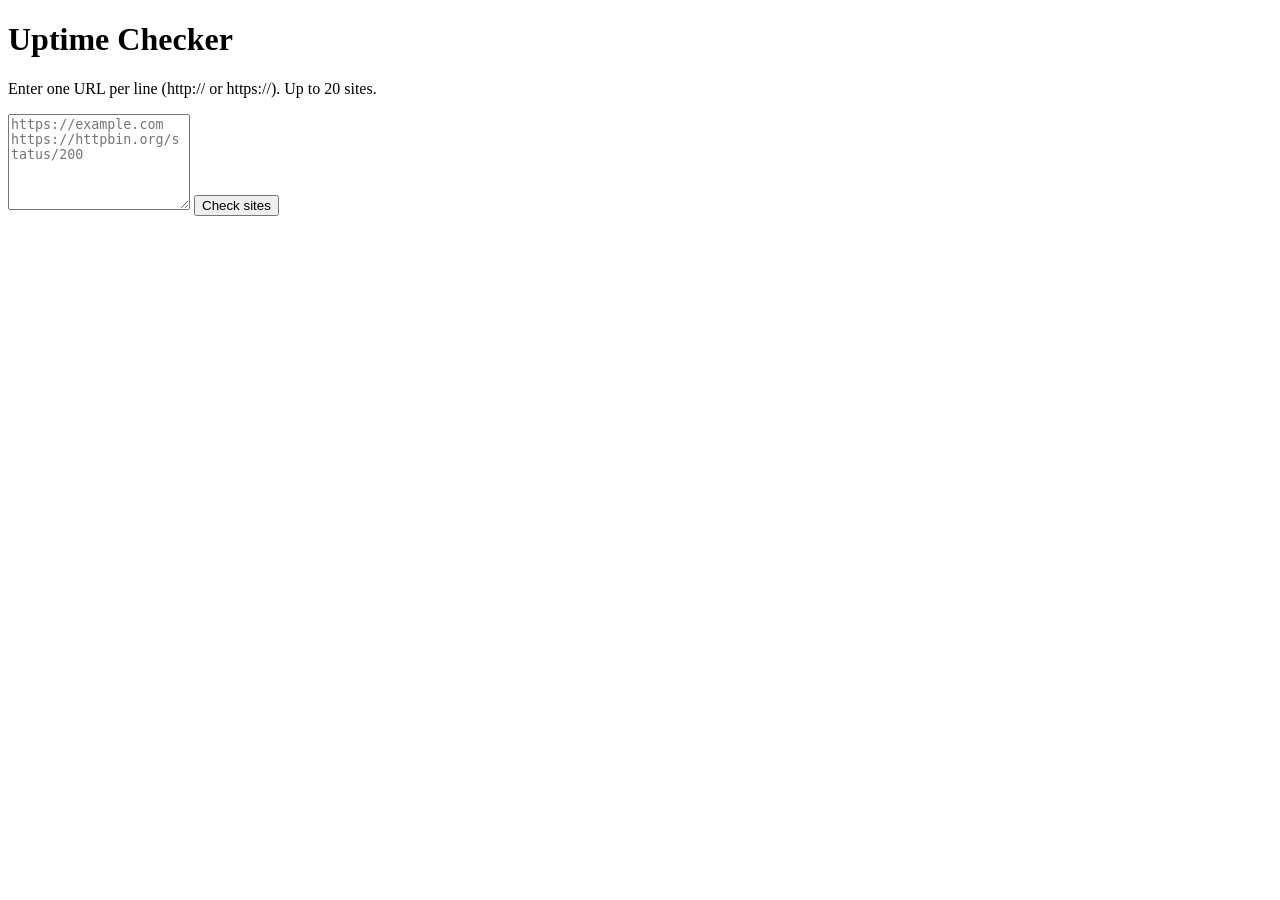
==== docs/index.html @ 8247cbf9 "Add docs/index.html" ====
<!DOCTYPE html>
<html lang="en">
<head>
  <meta charset="utf-8">
  <meta name="viewport" content="width=device-width, initial-scale=1">
  <title>Uptime Checker</title>
  <link rel="stylesheet" href="/style.css">
</head>
<body>
  <main>
    <h1>Uptime Checker</h1>
    <p class="hint">Enter one URL per line (http:// or https://). Up to 20 sites.</p>
    <form id="check-form">
      <textarea id="urls" rows="6" placeholder="https://example.com&#10;https://httpbin.org/status/200"></textarea>
      <button type="submit" id="submit">Check sites</button>
    </form>
    <p id="message" role="alert" class="error" hidden></p>
    <table id="results" hidden>
      <thead>
        <tr><th>URL</th><th>Status</th><th>HTTP</th><th>Time (ms)</th><th>Details</th></tr>
      </thead>
      <tbody></tbody>
    </table>
  </main>
  <script src="/app.js"></script>
</body>
</html>
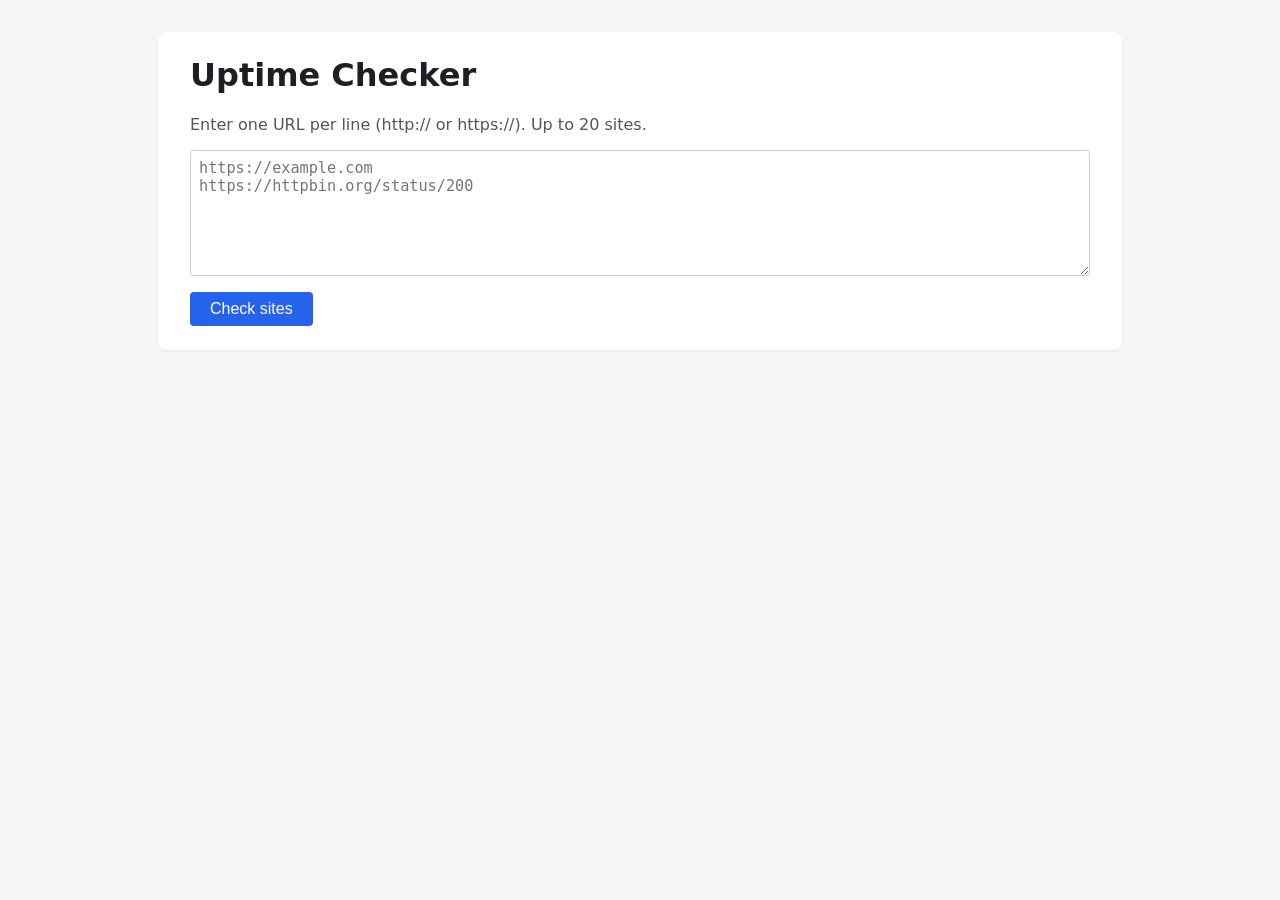
==== commit 254f8788: "Use relative asset paths for Pages" ====
--- a/docs/index.html
+++ b/docs/index.html
@@ -4,7 +4,7 @@
   <meta charset="utf-8">
   <meta name="viewport" content="width=device-width, initial-scale=1">
   <title>Uptime Checker</title>
-  <link rel="stylesheet" href="/style.css">
+  <link rel="stylesheet" href="style.css">
 </head>
 <body>
   <main>
@@ -22,6 +22,6 @@
       <tbody></tbody>
     </table>
   </main>
-  <script src="/app.js"></script>
+  <script src="app.js"></script>
 </body>
 </html>
--- a/docs/style.css
+++ b/docs/style.css
@@ -0,0 +1,67 @@
+body {
+  font-family: system-ui, -apple-system, "Segoe UI", Roboto, sans-serif;
+  background: #f5f6f8;
+  color: #1d1f24;
+  margin: 0;
+  padding: 2rem 1rem;
+}
+
+main {
+  max-width: 900px;
+  margin: 0 auto;
+  background: #fff;
+  padding: 1.5rem 2rem;
+  border-radius: 8px;
+  box-shadow: 0 1px 3px rgba(0, 0, 0, 0.08);
+}
+
+h1 { margin-top: 0; }
+
+.hint { color: #555; }
+
+textarea {
+  width: 100%;
+  box-sizing: border-box;
+  font-family: monospace;
+  font-size: 0.95rem;
+  padding: 0.5rem;
+  border: 1px solid #ccc;
+  border-radius: 4px;
+}
+
+button {
+  margin-top: 0.75rem;
+  padding: 0.5rem 1.25rem;
+  font-size: 1rem;
+  border: none;
+  border-radius: 4px;
+  background: #2563eb;
+  color: #fff;
+  cursor: pointer;
+}
+
+button:disabled { background: #93b4f0; cursor: default; }
+
+.error {
+  color: #b91c1c;
+  background: #fee2e2;
+  padding: 0.5rem 0.75rem;
+  border-radius: 4px;
+}
+
+table {
+  width: 100%;
+  border-collapse: collapse;
+  margin-top: 1.5rem;
+  font-size: 0.95rem;
+}
+
+th, td {
+  text-align: left;
+  padding: 0.5rem;
+  border-bottom: 1px solid #e5e7eb;
+  word-break: break-all;
+}
+
+td.up { color: #15803d; font-weight: 600; }
+td.down { color: #b91c1c; font-weight: 600; }
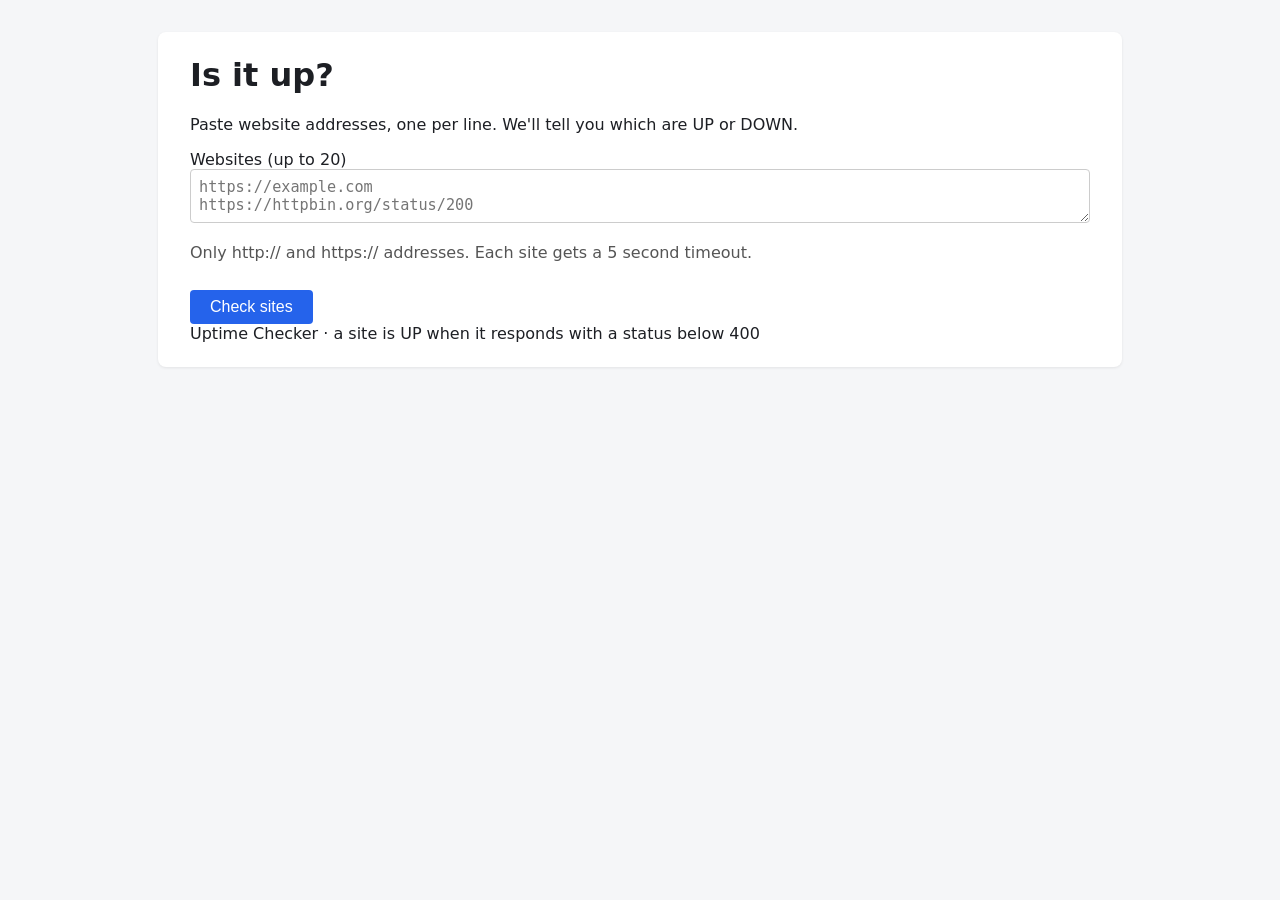
==== commit c4d83d51: "Update UI: docs/index.html" ====
--- a/docs/index.html
+++ b/docs/index.html
@@ -3,24 +3,41 @@
 <head>
   <meta charset="utf-8">
   <meta name="viewport" content="width=device-width, initial-scale=1">
-  <title>Uptime Checker</title>
+  <title>Is it up? · Uptime Checker</title>
   <link rel="stylesheet" href="style.css">
 </head>
 <body>
   <main>
-    <h1>Uptime Checker</h1>
-    <p class="hint">Enter one URL per line (http:// or https://). Up to 20 sites.</p>
-    <form id="check-form">
-      <textarea id="urls" rows="6" placeholder="https://example.com&#10;https://httpbin.org/status/200"></textarea>
-      <button type="submit" id="submit">Check sites</button>
-    </form>
-    <p id="message" role="alert" class="error" hidden></p>
-    <table id="results" hidden>
-      <thead>
-        <tr><th>URL</th><th>Status</th><th>HTTP</th><th>Time (ms)</th><th>Details</th></tr>
-      </thead>
-      <tbody></tbody>
-    </table>
+    <header>
+      <h1>Is it up?</h1>
+      <p class="subtitle">Paste website addresses, one per line. We'll tell you which are UP or DOWN.</p>
+    </header>
+
+    <section class="card">
+      <form id="check-form">
+        <label for="urls">Websites (up to 20)</label>
+        <textarea id="urls" placeholder="https://example.com&#10;https://httpbin.org/status/200"></textarea>
+        <div class="form-row">
+          <p class="hint">Only http:// and https:// addresses. Each site gets a 5 second timeout.</p>
+          <button type="submit" id="submit">Check sites</button>
+        </div>
+      </form>
+      <div id="message" class="banner error" role="alert" hidden></div>
+    </section>
+
+    <section id="output" hidden>
+      <div class="summary" id="summary"></div>
+      <section class="card">
+        <table class="results" id="results">
+          <thead>
+            <tr><th>Website</th><th>Status</th><th>HTTP</th><th>Response</th><th>Details</th></tr>
+          </thead>
+          <tbody></tbody>
+        </table>
+      </section>
+    </section>
+
+    <footer>Uptime Checker · a site is UP when it responds with a status below 400</footer>
   </main>
   <script src="app.js"></script>
 </body>
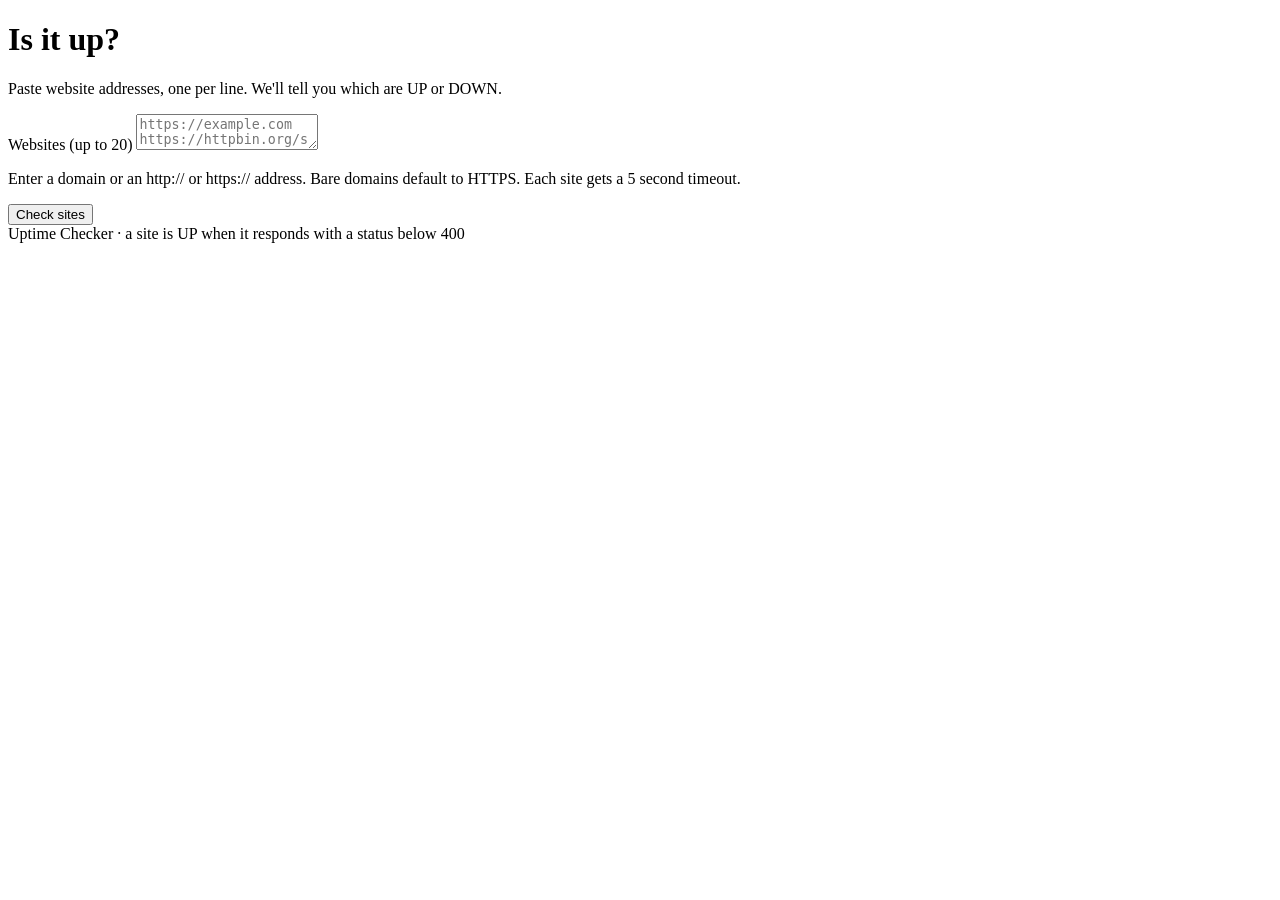
==== commit 48b17488: "Accept bare website domains on GitHub Pages" ====
--- a/docs/index.html
+++ b/docs/index.html
@@ -18,7 +18,7 @@
         <label for="urls">Websites (up to 20)</label>
         <textarea id="urls" placeholder="https://example.com&#10;https://httpbin.org/status/200"></textarea>
         <div class="form-row">
-          <p class="hint">Only http:// and https:// addresses. Each site gets a 5 second timeout.</p>
+          <p class="hint">Enter a domain or an http:// or https:// address. Bare domains default to HTTPS. Each site gets a 5 second timeout.</p>
           <button type="submit" id="submit">Check sites</button>
         </div>
       </form>
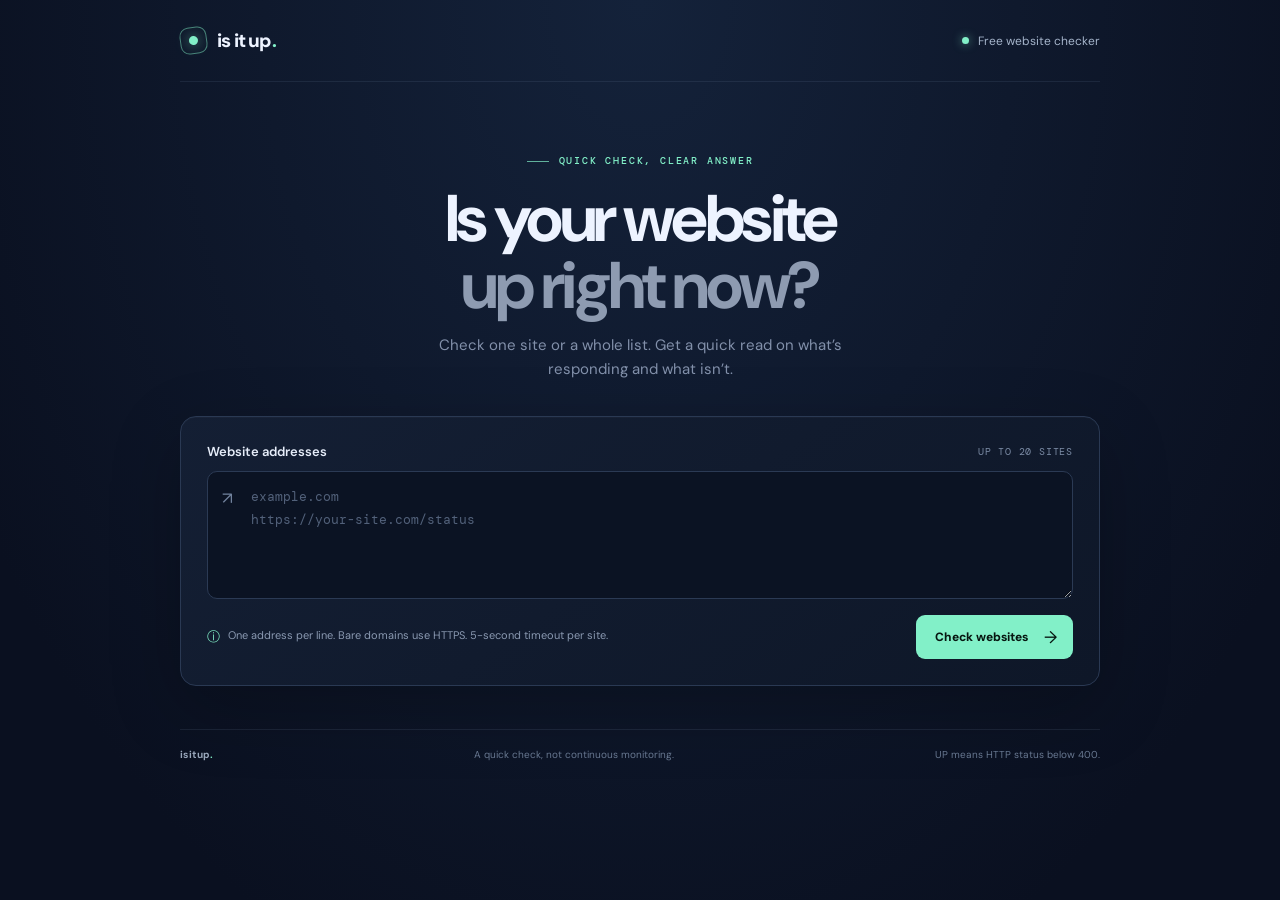
==== commit c238f968: "Restore polished responsive uptime checker UI" ====
--- a/docs/index.html
+++ b/docs/index.html
@@ -3,41 +3,56 @@
 <head>
   <meta charset="utf-8">
   <meta name="viewport" content="width=device-width, initial-scale=1">
-  <title>Is it up? · Uptime Checker</title>
+  <meta name="theme-color" content="#0a1020">
+  <meta name="description" content="Check whether websites are reachable. Get clear up, down, and unknown results in seconds.">
+  <title>Is it up? — Website status checker</title>
   <link rel="stylesheet" href="style.css">
 </head>
 <body>
-  <main>
-    <header>
-      <h1>Is it up?</h1>
-      <p class="subtitle">Paste website addresses, one per line. We'll tell you which are UP or DOWN.</p>
+  <main class="page-shell">
+    <header class="topbar">
+      <a class="brand" href="./" aria-label="Is it up home"><span class="brand-mark" aria-hidden="true"><span></span></span><span>is it up<span class="brand-dot">.</span></span></a>
+      <span class="topbar-note"><span class="live-dot" aria-hidden="true"></span> Free website checker</span>
     </header>
 
-    <section class="card">
+    <section class="hero" aria-labelledby="page-title">
+      <div class="eyebrow"><span class="eyebrow-line"></span> QUICK CHECK, CLEAR ANSWER</div>
+      <h1 id="page-title">Is your website<br><span>up right now?</span></h1>
+      <p class="hero-copy">Check one site or a whole list. Get a quick read on what’s responding and what isn’t.</p>
+    </section>
+
+    <section class="checker-card" aria-label="Website checker">
       <form id="check-form">
-        <label for="urls">Websites (up to 20)</label>
-        <textarea id="urls" placeholder="https://example.com&#10;https://httpbin.org/status/200"></textarea>
-        <div class="form-row">
-          <p class="hint">Enter a domain or an http:// or https:// address. Bare domains default to HTTPS. Each site gets a 5 second timeout.</p>
-          <button type="submit" id="submit">Check sites</button>
+        <div class="field-heading">
+          <label for="urls">Website addresses</label>
+          <span class="field-limit">UP TO 20 SITES</span>
+        </div>
+        <div class="input-wrap">
+          <span class="input-icon" aria-hidden="true">↗</span>
+          <textarea id="urls" name="urls" rows="4" spellcheck="false" autocapitalize="off" autocomplete="url" aria-describedby="url-hint" placeholder="example.com&#10;https://your-site.com/status"></textarea>
+        </div>
+        <div class="form-bottom">
+          <p class="hint" id="url-hint"><span class="hint-icon" aria-hidden="true">ⓘ</span> One address per line. Bare domains use HTTPS. 5-second timeout per site.</p>
+          <button type="submit" id="submit"><span>Check websites</span><span class="button-arrow" aria-hidden="true">→</span></button>
         </div>
       </form>
-      <div id="message" class="banner error" role="alert" hidden></div>
+      <div id="message" class="banner error" role="status" aria-live="polite" hidden></div>
     </section>
 
-    <section id="output" hidden>
-      <div class="summary" id="summary"></div>
-      <section class="card">
+    <section id="output" class="results-section" aria-live="polite" hidden>
+      <div class="results-heading">
+        <div><div class="section-kicker">CHECK RESULTS</div><h2>Your websites</h2></div>
+        <div class="summary" id="summary"></div>
+      </div>
+      <div class="results-card">
         <table class="results" id="results">
-          <thead>
-            <tr><th>Website</th><th>Status</th><th>HTTP</th><th>Response</th><th>Details</th></tr>
-          </thead>
+          <thead><tr><th>Website</th><th>Status</th><th>HTTP</th><th>Response</th><th>Details</th></tr></thead>
           <tbody></tbody>
         </table>
-      </section>
+      </div>
     </section>
 
-    <footer>Uptime Checker · a site is UP when it responds with a status below 400</footer>
+    <footer class="site-footer"><span class="footer-brand">is it up<span class="brand-dot">.</span></span><span>A quick check, not continuous monitoring.</span><span>UP means HTTP status below 400.</span></footer>
   </main>
   <script src="app.js"></script>
 </body>
--- a/docs/style.css
+++ b/docs/style.css
@@ -0,0 +1,103 @@
+@import url('https://fonts.googleapis.com/css2?family=DM+Mono:wght@400;500&family=DM+Sans:wght@400;500;600;700;800&display=swap');
+
+:root {
+  color-scheme: dark;
+  --bg: #0a1020;
+  --card: #111a2d;
+  --card-raised: #152139;
+  --text: #edf3ff;
+  --muted: #8290aa;
+  --border: #25334c;
+  --accent: #82f0c8;
+  --accent-ink: #071711;
+  --up: #69e6ad;
+  --down: #ff7888;
+  --unknown: #ffd078;
+  --mono: 'DM Mono', ui-monospace, SFMono-Regular, Menlo, monospace;
+  --sans: 'DM Sans', ui-sans-serif, system-ui, -apple-system, 'Segoe UI', sans-serif;
+}
+
+* { box-sizing: border-box; }
+body {
+  min-height: 100vh;
+  margin: 0;
+  padding: 0 24px;
+  color: var(--text);
+  background: radial-gradient(ellipse at 50% 0%, #14223a 0%, var(--bg) 47rem);
+  font-family: var(--sans);
+  -webkit-font-smoothing: antialiased;
+}
+button, textarea { font: inherit; }
+.page-shell { width: min(100%, 920px); margin: 0 auto; }
+.topbar { height: 82px; display: flex; align-items: center; justify-content: space-between; border-bottom: 1px solid rgba(130, 153, 190, .12); }
+.brand { display: inline-flex; align-items: center; gap: 10px; color: var(--text); text-decoration: none; font-size: 19px; font-weight: 800; letter-spacing: -.8px; }
+.brand-dot { color: var(--accent); }
+.brand-mark { width: 27px; height: 27px; display: grid; place-items: center; border: 1px solid rgba(130,240,200,.5); border-radius: 9px; transform: rotate(-8deg); }
+.brand-mark span { width: 9px; height: 9px; border-radius: 50%; background: var(--accent); box-shadow: 0 0 13px rgba(130,240,200,.7); }
+.topbar-note { display: inline-flex; align-items: center; gap: 9px; color: #a5b4ca; font-size: 12px; }
+.live-dot { width: 7px; height: 7px; border-radius: 50%; background: var(--accent); box-shadow: 0 0 10px rgba(130,240,200,.6); }
+.hero { max-width: 650px; margin: 72px auto 34px; text-align: center; }
+.eyebrow, .section-kicker { color: var(--accent); font: 500 10px/1.4 var(--mono); letter-spacing: 1.8px; }
+.eyebrow { display: flex; align-items: center; justify-content: center; gap: 10px; }
+.eyebrow-line { width: 22px; height: 1px; background: var(--accent); opacity: .7; }
+h1 { margin: 17px 0 13px; font-size: clamp(42px, 7vw, 66px); line-height: 1.02; letter-spacing: -3.4px; font-weight: 700; }
+h1 span { color: #8e9bb1; }
+.hero-copy { max-width: 440px; margin: 0 auto; color: var(--muted); font-size: 15px; line-height: 1.65; }
+.checker-card { padding: 26px; border: 1px solid #2a3953; border-radius: 16px; background: linear-gradient(145deg, rgba(20,31,52,.98), rgba(14,23,40,.98)); box-shadow: 0 22px 70px rgba(0,0,0,.24), inset 0 1px rgba(255,255,255,.025); }
+.field-heading { display: flex; align-items: center; justify-content: space-between; margin-bottom: 11px; }
+label { color: #e6edf9; font-size: 13px; font-weight: 600; }
+.field-limit { color: #7b8ba5; font: 10px var(--mono); letter-spacing: .8px; }
+.input-wrap { position: relative; }
+.input-icon { position: absolute; top: 16px; left: 15px; color: #71829d; font-size: 17px; pointer-events: none; }
+textarea { display: block; width: 100%; min-height: 128px; resize: vertical; padding: 14px 16px 14px 43px; border: 1px solid #2b3a54; border-radius: 10px; outline: none; background: #0b1323; color: #e9f1ff; font: 13px/1.75 var(--mono); transition: border-color .18s, box-shadow .18s; }
+textarea::placeholder { color: #52617a; opacity: 1; }
+textarea:focus { border-color: rgba(130,240,200,.65); box-shadow: 0 0 0 3px rgba(130,240,200,.08); }
+.form-bottom { display: flex; align-items: center; justify-content: space-between; gap: 18px; margin-top: 16px; }
+.hint { display: flex; align-items: flex-start; gap: 8px; margin: 0; color: #8a99b1; font-size: 11px; line-height: 1.5; }
+.hint-icon { color: var(--accent); font-size: 13px; }
+button { min-height: 44px; flex: 0 0 auto; display: inline-flex; align-items: center; justify-content: center; gap: 16px; padding: 0 16px 0 19px; border: 0; border-radius: 9px; background: var(--accent); color: var(--accent-ink); font-size: 12px; font-weight: 800; cursor: pointer; transition: transform .18s, background .18s, box-shadow .18s; }
+button:hover:not(:disabled) { transform: translateY(-1px); background: #9af6d7; box-shadow: 0 7px 22px rgba(87,230,185,.18); }
+button:focus-visible { outline: 2px solid white; outline-offset: 3px; }
+button:disabled { opacity: .65; cursor: wait; }
+.button-arrow { font-size: 17px; font-weight: 400; }
+.banner { margin-top: 17px; padding: 12px 14px; border: 1px solid; border-radius: 9px; font-size: 12px; line-height: 1.5; }
+.banner.error { border-color: rgba(255,120,136,.3); background: rgba(104,32,49,.22); color: #ffabb6; }
+.banner.info { border-color: rgba(107,160,255,.25); background: rgba(38,66,117,.22); color: #b7d2ff; }
+.results-section { margin-top: 42px; }
+.results-heading { display: flex; align-items: end; justify-content: space-between; gap: 16px; margin-bottom: 13px; }
+.results-heading h2 { margin: 6px 0 0; font-size: 21px; letter-spacing: -.6px; }
+.summary { display: flex; justify-content: flex-end; flex-wrap: wrap; gap: 7px; }
+.summary span { padding: 6px 9px; border: 1px solid #2a3951; border-radius: 999px; background: rgba(18,29,48,.8); color: #b5c1d4; font: 10px var(--mono); white-space: nowrap; }
+.results-card { overflow-x: auto; padding: 7px 16px; border: 1px solid #263650; border-radius: 12px; background: rgba(16,26,44,.88); }
+.results { width: 100%; border-collapse: collapse; }
+.results th, .results td { padding: 13px 10px; border-bottom: 1px solid rgba(61,78,107,.4); text-align: left; font-size: 11px; }
+.results th { color: #71819b; font: 9px var(--mono); letter-spacing: 1px; text-transform: uppercase; }
+.results td { color: #c6d1e2; overflow-wrap: anywhere; }
+.results tr:last-child td { border-bottom: 0; }
+.results td:first-child { min-width: 210px; color: #e1e9f6; font-family: var(--mono); font-size: 10px; }
+.badge { display: inline-flex; align-items: center; justify-content: center; min-width: 58px; padding: 5px 8px; border: 1px solid; border-radius: 999px; font: 500 9px var(--mono); letter-spacing: .6px; }
+.badge.up { border-color: rgba(105,230,173,.2); background: rgba(105,230,173,.08); color: var(--up); }
+.badge.down { border-color: rgba(255,120,136,.22); background: rgba(255,120,136,.08); color: var(--down); }
+.badge.unknown { border-color: rgba(255,208,120,.2); background: rgba(255,208,120,.08); color: var(--unknown); }
+.muted { color: #8d9bb1 !important; }
+.site-footer { display: flex; align-items: center; justify-content: space-between; gap: 12px; margin: 43px 0 24px; padding-top: 18px; border-top: 1px solid rgba(130,153,190,.12); color: #687891; font-size: 10px; }
+.footer-brand { color: #9aa8bc; font-weight: 700; letter-spacing: -.3px; }
+
+@media (max-width: 620px) {
+  body { padding: 0 16px; }
+  .topbar { height: 68px; }
+  .hero { margin: 54px auto 28px; }
+  h1 { letter-spacing: -2.3px; }
+  .hero-copy { max-width: 350px; font-size: 13px; }
+  .checker-card { padding: 19px 16px; }
+  .form-bottom { align-items: stretch; flex-direction: column; gap: 13px; }
+  button { width: 100%; }
+  .results-heading { align-items: flex-start; flex-direction: column; }
+  .summary { justify-content: flex-start; }
+  .results-card { padding: 5px 10px; }
+  .results th, .results td { padding: 11px 7px; }
+  .site-footer { align-items: flex-start; flex-direction: column; margin-top: 32px; }
+}
+@media (prefers-reduced-motion: reduce) {
+  *, *::before, *::after { scroll-behavior: auto !important; transition-duration: .01ms !important; }
+}
